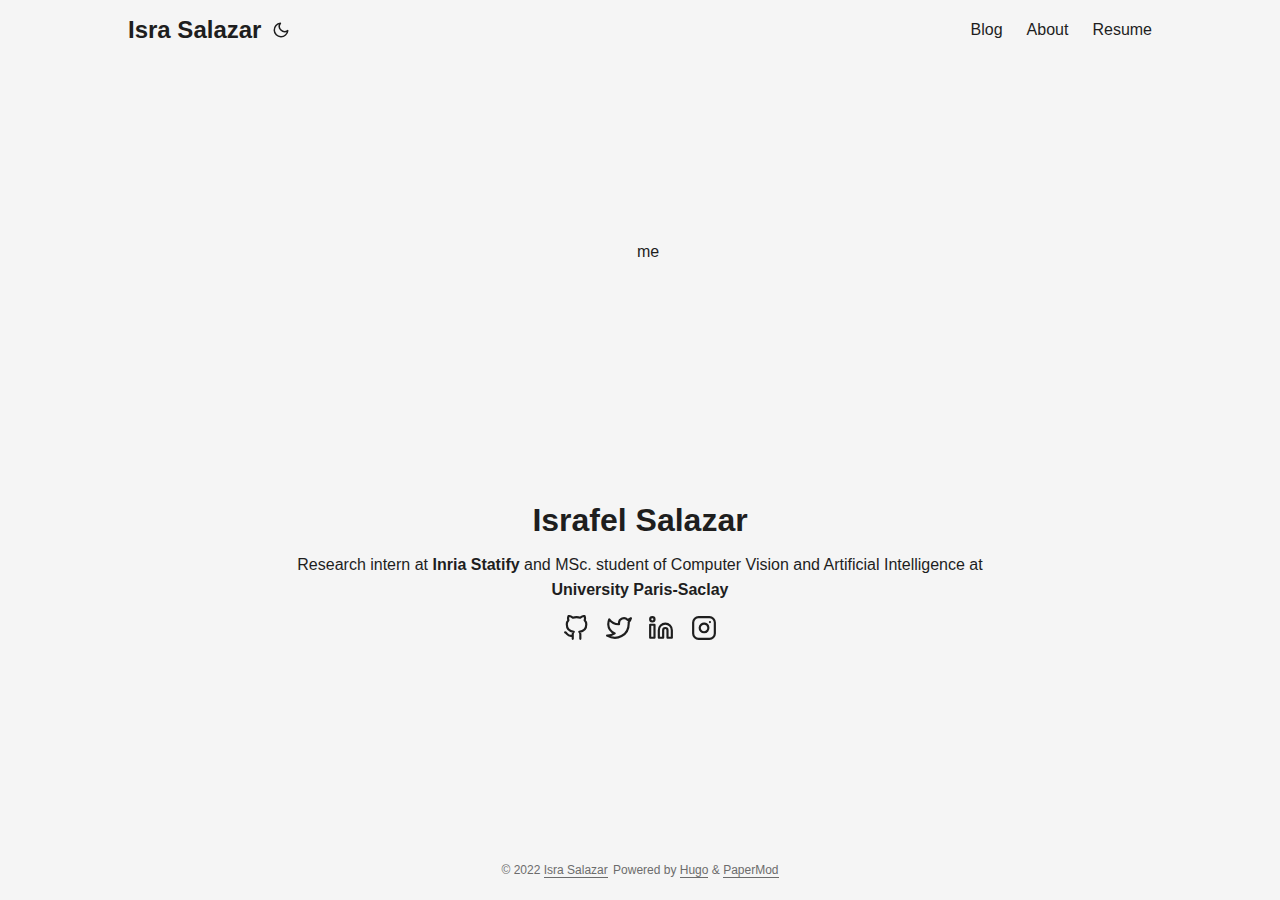
==== index.html @ f6f28c5f "first commit" ====
<!DOCTYPE html>
<html lang="en" dir="auto">

<head>
	<meta name="generator" content="Hugo 0.98.0" /><meta charset="utf-8">
<meta http-equiv="X-UA-Compatible" content="IE=edge">
<meta name="viewport" content="width=device-width, initial-scale=1, shrink-to-fit=no">
<meta name="robots" content="index, follow">
<title>Isra Salazar</title>

<meta name="description" content="">
<meta name="author" content="">
<link rel="canonical" href="http://example.org/">

<link crossorigin="anonymous" href="/assets/css/stylesheet.min.e454396db036d45b8edbeeaee2b49dbf5a5452bbed50fa8983a6d9e33c20afae.css" integrity="sha256-5FQ5bbA21FuO2&#43;6u4rSdv1pUUrvtUPqJg6bZ4zwgr64=" rel="preload stylesheet" as="style">
<link rel="icon" href="http://example.org/images/favicon.ico">
<link rel="icon" type="image/png" sizes="16x16" href="http://example.org/favicon-16x16.png">
<link rel="icon" type="image/png" sizes="32x32" href="http://example.org/favicon-32x32.png">
<link rel="apple-touch-icon" href="http://example.org/apple-touch-icon.png">
<link rel="mask-icon" href="http://example.org/safari-pinned-tab.svg">
<meta name="theme-color" content="#2e2e33">
<meta name="msapplication-TileColor" content="#2e2e33">
<link rel="alternate" type="application/rss+xml" href="http://example.org/index.xml">
<noscript>
    <style>
        #theme-toggle,
        .top-link {
            display: none;
        }

    </style>
    <style>
        @media (prefers-color-scheme: dark) {
            :root {
                --theme: rgb(29, 30, 32);
                --entry: rgb(46, 46, 51);
                --primary: rgb(218, 218, 219);
                --secondary: rgb(155, 156, 157);
                --tertiary: rgb(65, 66, 68);
                --content: rgb(196, 196, 197);
                --hljs-bg: rgb(46, 46, 51);
                --code-bg: rgb(55, 56, 62);
                --border: rgb(51, 51, 51);
            }

            .list {
                background: var(--theme);
            }

            .list:not(.dark)::-webkit-scrollbar-track {
                background: 0 0;
            }

            .list:not(.dark)::-webkit-scrollbar-thumb {
                border-color: var(--theme);
            }
        }

    </style>
</noscript><meta property="og:title" content="Isra Salazar" />
<meta property="og:description" content="" />
<meta property="og:type" content="website" />
<meta property="og:url" content="http://example.org/" />

<meta name="twitter:card" content="summary"/>
<meta name="twitter:title" content="Isra Salazar"/>
<meta name="twitter:description" content=""/>

<script type="application/ld+json">
{
  "@context": "https://schema.org",
  "@type": "Organization",
  "name": "Isra Salazar",
  "url": "http://example.org/",
  "description": "",
  "thumbnailUrl": "http://example.org/favicon.ico",
  "sameAs": [
      "https://github.com/israfelsr", "https://twitter.com/IsrafelSalazar", "https://linkedin.com/in/israfelsalazar", "https://instagram.com/israsalazar"
  ]
}
</script>
</head>

<body class="list" id="top">
<script>
    if (localStorage.getItem("pref-theme") === "dark") {
        document.body.classList.add('dark');
    } else if (localStorage.getItem("pref-theme") === "light") {
        document.body.classList.remove('dark')
    } else if (window.matchMedia('(prefers-color-scheme: dark)').matches) {
        document.body.classList.add('dark');
    }

</script>

<header class="header">
    <nav class="nav">
        <div class="logo">
            <a href="http://example.org/" accesskey="h" title="Isra Salazar (Alt + H)">Isra Salazar</a>
            <span class="logo-switches">
                <button id="theme-toggle" accesskey="t" title="(Alt + T)">
                    <svg id="moon" xmlns="http://www.w3.org/2000/svg" width="24" height="24" viewBox="0 0 24 24"
                        fill="none" stroke="currentColor" stroke-width="2" stroke-linecap="round"
                        stroke-linejoin="round">
                        <path d="M21 12.79A9 9 0 1 1 11.21 3 7 7 0 0 0 21 12.79z"></path>
                    </svg>
                    <svg id="sun" xmlns="http://www.w3.org/2000/svg" width="24" height="24" viewBox="0 0 24 24"
                        fill="none" stroke="currentColor" stroke-width="2" stroke-linecap="round"
                        stroke-linejoin="round">
                        <circle cx="12" cy="12" r="5"></circle>
                        <line x1="12" y1="1" x2="12" y2="3"></line>
                        <line x1="12" y1="21" x2="12" y2="23"></line>
                        <line x1="4.22" y1="4.22" x2="5.64" y2="5.64"></line>
                        <line x1="18.36" y1="18.36" x2="19.78" y2="19.78"></line>
                        <line x1="1" y1="12" x2="3" y2="12"></line>
                        <line x1="21" y1="12" x2="23" y2="12"></line>
                        <line x1="4.22" y1="19.78" x2="5.64" y2="18.36"></line>
                        <line x1="18.36" y1="5.64" x2="19.78" y2="4.22"></line>
                    </svg>
                </button>
            </span>
        </div>
        <ul id="menu">
            <li>
                <a href="http://example.org/blog/" title="Blog">
                    <span>Blog</span>
                </a>
            </li>
            <li>
                <a href="http://example.org/about/" title="About">
                    <span>About</span>
                </a>
            </li>
            <li>
                <a href="http://example.org/israfel_salazar_resume.pdf" title="Resume">
                    <span>Resume</span>
                </a>
            </li>
        </ul>
    </nav>
</header>
<main class="main"><div class="profile">
    <div class="profile_inner">
            <img src="http://example.org/images/me.jpg" alt="me"
                 height="250" width="250"/>
        <a href="/about/"><h1>Israfel Salazar</h1></a>
        <span>Research intern at <strong><a href="https://team.inria.fr/statify/">Inria Statify</a></strong> and MSc. student of Computer Vision and Artificial Intelligence at <strong><a href="https://www.universite-paris-saclay.fr/en">University Paris-Saclay</a></strong></span><div class="social-icons">
    <a href="https://github.com/israfelsr" target="_blank" rel="noopener noreferrer me" title="Github">
        <svg xmlns="http://www.w3.org/2000/svg" viewBox="0 0 24 24" fill="none" stroke="currentColor" stroke-width="2"
    stroke-linecap="round" stroke-linejoin="round">
    <path
        d="M9 19c-5 1.5-5-2.5-7-3m14 6v-3.87a3.37 3.37 0 0 0-.94-2.61c3.14-.35 6.44-1.54 6.44-7A5.44 5.44 0 0 0 20 4.77 5.07 5.07 0 0 0 19.91 1S18.73.65 16 2.48a13.38 13.38 0 0 0-7 0C6.27.65 5.09 1 5.09 1A5.07 5.07 0 0 0 5 4.77a5.44 5.44 0 0 0-1.5 3.78c0 5.42 3.3 6.61 6.44 7A3.37 3.37 0 0 0 9 18.13V22">
    </path>
</svg>
    </a>
    <a href="https://twitter.com/IsrafelSalazar" target="_blank" rel="noopener noreferrer me" title="Twitter">
        <svg xmlns="http://www.w3.org/2000/svg" viewBox="0 0 24 24" fill="none" stroke="currentColor" stroke-width="2"
    stroke-linecap="round" stroke-linejoin="round">
    <path
        d="M23 3a10.9 10.9 0 0 1-3.14 1.53 4.48 4.48 0 0 0-7.86 3v1A10.66 10.66 0 0 1 3 4s-4 9 5 13a11.64 11.64 0 0 1-7 2c9 5 20 0 20-11.5a4.5 4.5 0 0 0-.08-.83A7.72 7.72 0 0 0 23 3z">
    </path>
</svg>
    </a>
    <a href="https://linkedin.com/in/israfelsalazar" target="_blank" rel="noopener noreferrer me" title="Linkedin">
        <svg xmlns="http://www.w3.org/2000/svg" viewBox="0 0 24 24" fill="none" stroke="currentColor" stroke-width="2"
    stroke-linecap="round" stroke-linejoin="round">
    <path d="M16 8a6 6 0 0 1 6 6v7h-4v-7a2 2 0 0 0-2-2 2 2 0 0 0-2 2v7h-4v-7a6 6 0 0 1 6-6z"></path>
    <rect x="2" y="9" width="4" height="12"></rect>
    <circle cx="4" cy="4" r="2"></circle>
</svg>
    </a>
    <a href="https://instagram.com/israsalazar" target="_blank" rel="noopener noreferrer me" title="Instagram">
        <svg xmlns="http://www.w3.org/2000/svg" viewBox="0 0 24 24" fill="none" stroke="currentColor" stroke-width="2"
    stroke-linecap="round" stroke-linejoin="round">
    <rect x="2" y="2" width="20" height="20" rx="5" ry="5"></rect>
    <path d="M16 11.37A4 4 0 1 1 12.63 8 4 4 0 0 1 16 11.37z"></path>
    <line x1="17.5" y1="6.5" x2="17.5" y2="6.5"></line>
</svg>
    </a>
</div>

    </div>
</div>
    </main>
    
<footer class="footer">
    <span>&copy; 2022 <a href="http://example.org/">Isra Salazar</a></span>
    <span>
        Powered by
        <a href="https://gohugo.io/" rel="noopener noreferrer" target="_blank">Hugo</a> &
        <a href="https://git.io/hugopapermod" rel="noopener" target="_blank">PaperMod</a>
    </span>
</footer>
<a href="#top" aria-label="go to top" title="Go to Top (Alt + G)" class="top-link" id="top-link" accesskey="g">
    <svg xmlns="http://www.w3.org/2000/svg" viewBox="0 0 12 6" fill="currentColor">
        <path d="M12 6H0l6-6z" />
    </svg>
</a>

<script>
    let menu = document.getElementById('menu')
    if (menu) {
        menu.scrollLeft = localStorage.getItem("menu-scroll-position");
        menu.onscroll = function () {
            localStorage.setItem("menu-scroll-position", menu.scrollLeft);
        }
    }

    document.querySelectorAll('a[href^="#"]').forEach(anchor => {
        anchor.addEventListener("click", function (e) {
            e.preventDefault();
            var id = this.getAttribute("href").substr(1);
            if (!window.matchMedia('(prefers-reduced-motion: reduce)').matches) {
                document.querySelector(`[id='${decodeURIComponent(id)}']`).scrollIntoView({
                    behavior: "smooth"
                });
            } else {
                document.querySelector(`[id='${decodeURIComponent(id)}']`).scrollIntoView();
            }
            if (id === "top") {
                history.replaceState(null, null, " ");
            } else {
                history.pushState(null, null, `#${id}`);
            }
        });
    });

</script>
<script>
    var mybutton = document.getElementById("top-link");
    window.onscroll = function () {
        if (document.body.scrollTop > 800 || document.documentElement.scrollTop > 800) {
            mybutton.style.visibility = "visible";
            mybutton.style.opacity = "1";
        } else {
            mybutton.style.visibility = "hidden";
            mybutton.style.opacity = "0";
        }
    };

</script>
<script>
    document.getElementById("theme-toggle").addEventListener("click", () => {
        if (document.body.className.includes("dark")) {
            document.body.classList.remove('dark');
            localStorage.setItem("pref-theme", 'light');
        } else {
            document.body.classList.add('dark');
            localStorage.setItem("pref-theme", 'dark');
        }
    })

</script>
</body>

</html>
---- assets/css/stylesheet.min.e454396db036d45b8edbeeaee2b49dbf5a5452bbed50fa8983a6d9e33c20afae.css ----
:root{--gap:24px;--content-gap:20px;--nav-width:1024px;--main-width:720px;--header-height:60px;--footer-height:60px;--radius:8px;--theme:rgb(255, 255, 255);--entry:rgb(255, 255, 255);--primary:rgb(30, 30, 30);--secondary:rgb(108, 108, 108);--tertiary:rgb(214, 214, 214);--content:rgb(31, 31, 31);--hljs-bg:rgb(28, 29, 33);--code-bg:rgb(245, 245, 245);--border:rgb(238, 238, 238)}.dark{--theme:rgb(29, 30, 32);--entry:rgb(46, 46, 51);--primary:rgb(218, 218, 219);--secondary:rgb(155, 156, 157);--tertiary:rgb(65, 66, 68);--content:rgb(196, 196, 197);--hljs-bg:rgb(46, 46, 51);--code-bg:rgb(55, 56, 62);--border:rgb(51, 51, 51)}.list{background:var(--code-bg)}.dark.list{background:var(--theme)}*,::after,::before{box-sizing:border-box}html{-webkit-tap-highlight-color:transparent;overflow-y:scroll}a,button,body,h1,h2,h3,h4,h5,h6{color:var(--primary)}body{font-family:-apple-system,BlinkMacSystemFont,segoe ui,Roboto,Oxygen,Ubuntu,Cantarell,open sans,helvetica neue,sans-serif;font-size:1rem;line-height:1.6;word-break:break-word;background:var(--theme)}article,aside,figcaption,figure,footer,header,hgroup,main,nav,section,table{display:block}h1,h2,h3,h4,h5,h6{line-height:1.2}h1,h2,h3,h4,h5,h6,p{margin-top:0;margin-bottom:0}ul{padding:0}a{text-decoration:none}body,figure,ul{margin:0}table{width:100%;border-collapse:collapse;border-spacing:0;overflow-x:auto;word-break:keep-all}button,input,textarea{padding:0;font:inherit;background:0 0;border:0}input,textarea{outline:0}button,input[type=button],input[type=submit]{cursor:pointer}input:-webkit-autofill,textarea:-webkit-autofill{box-shadow:0 0 0 50px var(--theme)inset}img{display:block;max-width:100%}::-webkit-scrollbar-track{background:0 0}.list:not(.dark)::-webkit-scrollbar-track{background:var(--code-bg)}::-webkit-scrollbar-thumb{background:var(--tertiary);border:5px solid var(--theme);border-radius:var(--radius)}.list:not(.dark)::-webkit-scrollbar-thumb{border:5px solid var(--code-bg)}::-webkit-scrollbar-thumb:hover{background:var(--secondary)}.not-found{position:absolute;left:0;right:0;display:flex;align-items:center;justify-content:center;height:80%;font-size:160px;font-weight:700}.archive-posts{width:100%;font-size:16px}.archive-year{margin-top:40px}.archive-year:not(:last-of-type){border-bottom:2px solid var(--border)}.archive-month{display:flex;align-items:flex-start;padding:10px 0}.archive-month-header{margin:25px 0;width:200px}.archive-month:not(:last-of-type){border-bottom:1px solid var(--border)}.archive-entry{position:relative;padding:5px;margin:10px 0}.archive-entry-title{margin:5px 0;font-weight:400}.archive-count,.archive-meta{color:var(--secondary);font-size:14px}.footer,.top-link{font-size:12px;color:var(--secondary)}.footer{max-width:calc(var(--main-width) + var(--gap) * 2);margin:auto;padding:calc((var(--footer-height) - var(--gap))/2)var(--gap);text-align:center;line-height:24px}.footer span{margin-inline-start:1px;margin-inline-end:1px}.footer span:last-child{white-space:nowrap}.footer a{color:inherit;border-bottom:1px solid var(--secondary)}.footer a:hover{border-bottom:1px solid var(--primary)}.top-link{visibility:hidden;position:fixed;bottom:60px;right:30px;z-index:99;background:var(--tertiary);width:42px;height:42px;padding:12px;border-radius:64px;transition:visibility .5s,opacity .8s linear}.top-link,.top-link svg{filter:drop-shadow(0 0 0 var(--theme))}.footer a:hover,.top-link:hover{color:var(--primary)}.top-link:focus,#theme-toggle:focus{outline:0}.nav{display:flex;flex-wrap:wrap;justify-content:space-between;max-width:calc(var(--nav-width) + var(--gap) * 2);margin-inline-start:auto;margin-inline-end:auto;line-height:var(--header-height)}.nav a{display:block}.logo,#menu{display:flex;margin:auto var(--gap)}.logo{flex-wrap:inherit}.logo a{font-size:24px;font-weight:700}.logo a img{display:inline;vertical-align:middle;pointer-events:none;transform:translate(0,-10%);border-radius:6px;margin-inline-end:8px}#theme-toggle svg{height:18px}button#theme-toggle{font-size:26px;margin:auto 4px}body.dark #moon{vertical-align:middle;display:none}body:not(.dark) #sun{display:none}#menu{list-style:none;word-break:keep-all;overflow-x:auto;white-space:nowrap}#menu li+li{margin-inline-start:var(--gap)}#menu a{font-size:16px}#menu .active{font-weight:500;border-bottom:2px solid}.lang-switch li,.lang-switch ul,.logo-switches{display:inline-flex;margin:auto 4px}.lang-switch{display:flex;flex-wrap:inherit}.lang-switch a{margin:auto 3px;font-size:16px;font-weight:500}.logo-switches{flex-wrap:inherit}.main{position:relative;min-height:calc(100vh - var(--header-height) - var(--footer-height));max-width:calc(var(--main-width) + var(--gap) * 2);margin:auto;padding:var(--gap)}.page-header h1{font-size:40px}.pagination{display:flex}.pagination a{color:var(--theme);font-size:13px;line-height:36px;background:var(--primary);border-radius:calc(36px/2);padding:0 16px}.pagination .next{margin-inline-start:auto}.social-icons{padding:12px 0}.social-icons a:not(:last-of-type){margin-inline-end:12px}.social-icons a svg{height:26px;width:26px}code{direction:ltr}div.highlight,pre{position:relative}.copy-code{display:none;position:absolute;top:4px;right:4px;color:rgba(255,255,255,.8);background:rgba(78,78,78,.8);border-radius:var(--radius);padding:0 5px;font-size:14px;user-select:none}div.highlight:hover .copy-code,pre:hover .copy-code{display:block}.first-entry{position:relative;display:flex;flex-direction:column;justify-content:center;min-height:320px;margin:var(--gap)0 calc(var(--gap) * 2)}.first-entry .entry-header{overflow:hidden;display:-webkit-box;-webkit-box-orient:vertical;-webkit-line-clamp:3}.first-entry .entry-header h1{font-size:34px;line-height:1.3}.first-entry .entry-content{margin:14px 0;font-size:16px;-webkit-line-clamp:3}.first-entry .entry-footer{font-size:14px}.home-info .entry-content{-webkit-line-clamp:unset}.post-entry{position:relative;margin-bottom:var(--gap);padding:var(--gap);background:var(--entry);border-radius:var(--radius);transition:transform .1s;border:1px solid var(--border)}.post-entry:active{transform:scale(.96)}.tag-entry .entry-cover{display:none}.entry-header h2{font-size:24px;line-height:1.3}.entry-content{margin:8px 0;color:var(--secondary);font-size:14px;line-height:1.6;overflow:hidden;display:-webkit-box;-webkit-box-orient:vertical;-webkit-line-clamp:2}.entry-footer{color:var(--secondary);font-size:13px}.entry-link{position:absolute;left:0;right:0;top:0;bottom:0}.entry-cover,.entry-isdraft{font-size:14px;color:var(--secondary)}.entry-cover{margin-bottom:var(--gap);text-align:center}.entry-cover img{border-radius:var(--radius);pointer-events:none;width:100%;height:auto}.entry-cover a{color:var(--secondary);box-shadow:0 1px 0 var(--primary)}.page-header,.post-header{margin:24px auto var(--content-gap)}.post-title{margin-bottom:2px;font-size:40px}.post-description{margin-top:10px;margin-bottom:5px}.post-meta,.breadcrumbs{color:var(--secondary);font-size:14px;display:flex;flex-wrap:wrap}.post-meta .i18n_list li{display:inline-flex;list-style:none;margin:auto 3px;box-shadow:0 1px 0 var(--secondary)}.breadcrumbs a{font-size:16px}.post-content{color:var(--content)}.post-content h3,.post-content h4,.post-content h5,.post-content h6{margin:24px 0 16px}.post-content h1{margin:40px auto 32px;font-size:40px}.post-content h2{margin:32px auto 24px;font-size:32px}.post-content h3{font-size:24px}.post-content h4{font-size:16px}.post-content h5{font-size:14px}.post-content h6{font-size:12px}.post-content a,.toc a:hover{box-shadow:0 1px}.post-content a code{margin:auto 0;border-radius:0;box-shadow:0 -1px 0 var(--primary)inset}.post-content del{text-decoration:none;background:linear-gradient(to right,var(--primary) 100%,transparent 0)0/1px 1px repeat-x}.post-content dl,.post-content ol,.post-content p,.post-content figure,.post-content ul{margin-bottom:var(--content-gap)}.post-content ol,.post-content ul{padding-inline-start:20px}.post-content li{margin-top:5px}.post-content li p{margin-bottom:0}.post-content dl{display:flex;flex-wrap:wrap;margin:0}.post-content dt{width:25%;font-weight:700}.post-content dd{width:75%;margin-inline-start:0;padding-inline-start:10px}.post-content dd~dd,.post-content dt~dt{margin-top:10px}.post-content table{margin-bottom:32px}.post-content table th,.post-content table:not(.highlighttable,.highlight table,.gist .highlight) td{min-width:80px;padding:12px 8px;line-height:1.5;border-bottom:1px solid var(--border)}.post-content table th{font-size:14px;text-align:start}.post-content table:not(.highlighttable) td code:only-child{margin:auto 0}.post-content .highlight table{border-radius:var(--radius)}.post-content .highlight:not(table){margin:10px auto;background:var(--hljs-bg)!important;border-radius:var(--radius);direction:ltr}.post-content li>.highlight{margin-inline-end:0}.post-content ul pre{margin-inline-start:calc(var(--gap) * -2)}.post-content .highlight pre{margin:0}.post-content .highlighttable{table-layout:fixed}.post-content .highlighttable td:first-child{width:40px}.post-content .highlighttable td .linenodiv{padding-inline-end:0!important}.post-content .highlighttable td .highlight,.post-content .highlighttable td .linenodiv pre{margin-bottom:0}.post-content .highlighttable td .highlight pre code::-webkit-scrollbar{display:none}.post-content code{margin:auto 4px;padding:4px 6px;font-size:.78em;line-height:1.5;background:var(--code-bg);border-radius:2px}.post-content pre code{display:block;margin:auto 0;padding:10px;color:#d5d5d6;background:var(--hljs-bg)!important;border-radius:var(--radius);overflow-x:auto;word-break:break-all}.post-content blockquote{margin:20px 0;padding:0 14px;border-inline-start:3px solid var(--primary)}.post-content hr{margin:30px 0;height:2px;background:var(--tertiary);border:0}.post-content iframe{max-width:100%}.post-content img{border-radius:4px;margin:1rem 0}.post-content img[src*="#center"]{margin:1rem auto}.post-content figure.align-center{text-align:center}.post-content figure>figcaption{color:var(--primary);font-size:16px;font-weight:700;margin:8px 0 16px}.post-content figure>figcaption>p{color:var(--secondary);font-size:14px;font-weight:400}.toc{margin:0 2px 40px;border:1px solid var(--border);background:var(--code-bg);border-radius:var(--radius);padding:.4em}.dark .toc{background:var(--entry)}.toc details summary{cursor:zoom-in;margin-inline-start:20px}.toc details[open] summary{cursor:zoom-out}.toc .details{display:inline;font-weight:500}.toc .inner{margin:0 20px;padding:10px 20px}.toc li ul{margin-inline-start:var(--gap)}.toc summary:focus{outline:0}.post-footer{margin-top:56px}.post-tags li{display:inline-block;margin-inline-end:3px;margin-bottom:5px}.post-tags a,.share-buttons,.paginav{border-radius:var(--radius);background:var(--code-bg);border:1px solid var(--border)}.post-tags a{display:block;padding-inline-start:14px;padding-inline-end:14px;color:var(--secondary);font-size:14px;line-height:34px;background:var(--code-bg)}.post-tags a:hover,.paginav a:hover{background:var(--border)}.share-buttons{margin:14px 0;padding-inline-start:var(--radius);display:flex;justify-content:center;overflow-x:auto}.share-buttons a{margin-top:10px}.share-buttons a:not(:last-of-type){margin-inline-end:12px}.share-buttons a svg{height:30px;width:30px;fill:currentColor;transition:transform .1s}.share-buttons svg:active{transform:scale(.96)}h1:hover .anchor,h2:hover .anchor,h3:hover .anchor,h4:hover .anchor,h5:hover .anchor,h6:hover .anchor{display:inline-flex;color:var(--secondary);margin-inline-start:8px;font-weight:500;user-select:none}.post-content :not(table) ::-webkit-scrollbar-thumb{border:2px solid var(--hljs-bg);background:#717175}.post-content :not(table) ::-webkit-scrollbar-thumb:hover{background:#a3a3a5}.gist table::-webkit-scrollbar-thumb{border:2px solid #fff;background:#adadad}.gist table::-webkit-scrollbar-thumb:hover{background:#707070}.post-content table::-webkit-scrollbar-thumb{border-width:2px}.paginav{margin:10px 0;display:flex;line-height:30px;border-radius:var(--radius)}.paginav a{padding-inline-start:14px;padding-inline-end:14px;border-radius:var(--radius)}.paginav .title{letter-spacing:1px;text-transform:uppercase;font-size:small;color:var(--secondary)}.paginav .prev,.paginav .next{width:50%}.paginav span:hover:not(.title){box-shadow:0 1px}.paginav .next{margin-inline-start:auto;text-align:right}[dir=rtl] .paginav .next{text-align:left}h1>a>svg{display:inline}.buttons,.main .profile{display:flex;justify-content:center}.main .profile{align-items:center;min-height:calc(100vh - var(--header-height) - var(--footer-height) - (var(--gap) * 2));text-align:center}.profile .profile_inner h1{padding:12px 0}.profile img{display:inline-table;border-radius:50%;pointer-events:none}.buttons{flex-wrap:wrap;max-width:400px;margin:0 auto}.button{background:var(--tertiary);border-radius:var(--radius);margin:8px;padding:6px;transition:transform .1s}.button-inner{padding:0 8px}.button:active{transform:scale(.96)}#searchbox input{padding:4px 10px;width:100%;color:var(--primary);font-weight:700;border:2px solid var(--tertiary);border-radius:var(--radius)}#searchbox input:focus{border-color:var(--secondary)}#searchResults li{list-style:none;border-radius:var(--radius);padding:10px;margin:10px 0;position:relative;font-weight:500}#searchResults{margin:10px 0;width:100%}#searchResults li:active{transition:transform .1s;transform:scale(.98)}#searchResults a{position:absolute;width:100%;height:100%;top:0;left:0;outline:none}#searchResults .focus{transform:scale(.98);border:2px solid var(--tertiary)}.terms-tags li{display:inline-block;margin:10px;font-weight:500}.terms-tags a{display:block;padding:3px 10px;background:var(--tertiary);border-radius:6px;transition:transform .1s}.terms-tags a:active{background:var(--tertiary);transform:scale(.96)}.hljs-comment,.hljs-quote{color:#b6b18b}.hljs-deletion,.hljs-name,.hljs-regexp,.hljs-selector-class,.hljs-selector-id,.hljs-tag,.hljs-template-variable,.hljs-variable{color:#eb3c54}.hljs-built_in,.hljs-builtin-name,.hljs-link,.hljs-literal,.hljs-meta,.hljs-number,.hljs-params,.hljs-type{color:#e7ce56}.hljs-attribute{color:#ee7c2b}.hljs-addition,.hljs-bullet,.hljs-string,.hljs-symbol{color:#4fb4d7}.hljs-section,.hljs-title{color:#78bb65}.hljs-keyword,.hljs-selector-tag{color:#b45ea4}.hljs{display:block;overflow-x:auto;background:#1c1d21;color:#c0c5ce;padding:.5em}.hljs-emphasis{font-style:italic}.hljs-strong{font-weight:700}@media screen and (max-width:768px){:root{--gap:14px}.profile img{transform:scale(.85)}.first-entry{min-height:260px}.archive-month{flex-direction:column}.archive-year{margin-top:20px}.footer{padding:calc((var(--footer-height) - var(--gap) - 10px)/2)var(--gap)}}@media screen and (min-width:768px){::-webkit-scrollbar{width:19px;height:11px}}@media screen and (max-width:900px){.list .top-link{transform:translateY(-5rem)}}@media(prefers-reduced-motion){.terms-tags a:active,.button:active,.share-buttons svg:active,.post-entry:active,.top-link,#searchResults .focus,#searchResults li:active{transform:none}}
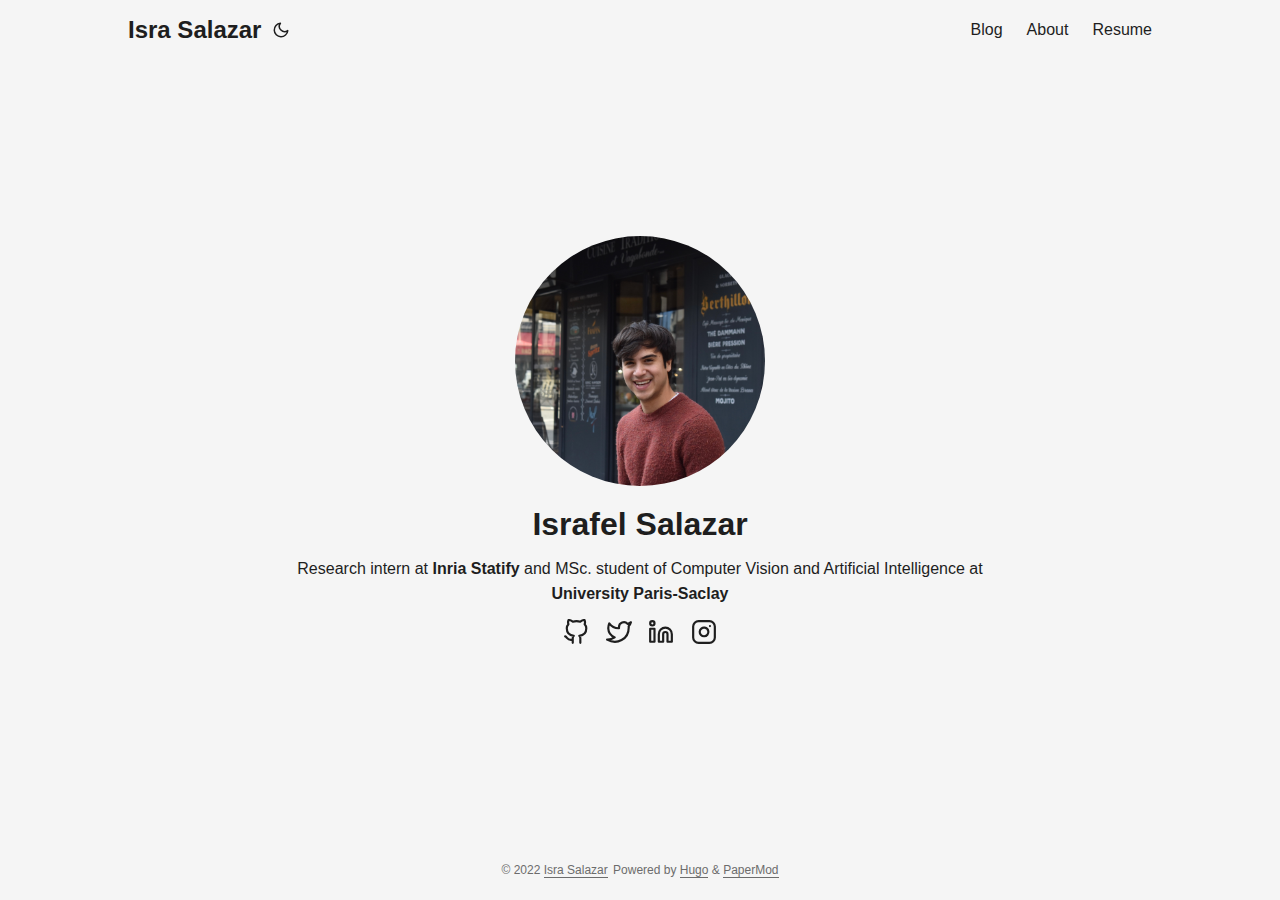
==== commit 013998ee: "fixed: added the root of the github page" ====
--- a/index.html
+++ b/index.html
@@ -10,17 +10,17 @@
 
 <meta name="description" content="">
 <meta name="author" content="">
-<link rel="canonical" href="http://example.org/">
+<link rel="canonical" href="https://israfelsr.github.io/">
 
 <link crossorigin="anonymous" href="/assets/css/stylesheet.min.e454396db036d45b8edbeeaee2b49dbf5a5452bbed50fa8983a6d9e33c20afae.css" integrity="sha256-5FQ5bbA21FuO2&#43;6u4rSdv1pUUrvtUPqJg6bZ4zwgr64=" rel="preload stylesheet" as="style">
-<link rel="icon" href="http://example.org/images/favicon.ico">
-<link rel="icon" type="image/png" sizes="16x16" href="http://example.org/favicon-16x16.png">
-<link rel="icon" type="image/png" sizes="32x32" href="http://example.org/favicon-32x32.png">
-<link rel="apple-touch-icon" href="http://example.org/apple-touch-icon.png">
-<link rel="mask-icon" href="http://example.org/safari-pinned-tab.svg">
+<link rel="icon" href="https://israfelsr.github.io/images/favicon.ico">
+<link rel="icon" type="image/png" sizes="16x16" href="https://israfelsr.github.io/favicon-16x16.png">
+<link rel="icon" type="image/png" sizes="32x32" href="https://israfelsr.github.io/favicon-32x32.png">
+<link rel="apple-touch-icon" href="https://israfelsr.github.io/apple-touch-icon.png">
+<link rel="mask-icon" href="https://israfelsr.github.io/safari-pinned-tab.svg">
 <meta name="theme-color" content="#2e2e33">
 <meta name="msapplication-TileColor" content="#2e2e33">
-<link rel="alternate" type="application/rss+xml" href="http://example.org/index.xml">
+<link rel="alternate" type="application/rss+xml" href="https://israfelsr.github.io/index.xml">
 <noscript>
     <style>
         #theme-toggle,
@@ -60,7 +60,7 @@
 </noscript><meta property="og:title" content="Isra Salazar" />
 <meta property="og:description" content="" />
 <meta property="og:type" content="website" />
-<meta property="og:url" content="http://example.org/" />
+<meta property="og:url" content="https://israfelsr.github.io/" />
 
 <meta name="twitter:card" content="summary"/>
 <meta name="twitter:title" content="Isra Salazar"/>
@@ -71,9 +71,9 @@
   "@context": "https://schema.org",
   "@type": "Organization",
   "name": "Isra Salazar",
-  "url": "http://example.org/",
+  "url": "https://israfelsr.github.io/",
   "description": "",
-  "thumbnailUrl": "http://example.org/favicon.ico",
+  "thumbnailUrl": "https://israfelsr.github.io/favicon.ico",
   "sameAs": [
       "https://github.com/israfelsr", "https://twitter.com/IsrafelSalazar", "https://linkedin.com/in/israfelsalazar", "https://instagram.com/israsalazar"
   ]
@@ -96,7 +96,7 @@
 <header class="header">
     <nav class="nav">
         <div class="logo">
-            <a href="http://example.org/" accesskey="h" title="Isra Salazar (Alt + H)">Isra Salazar</a>
+            <a href="https://israfelsr.github.io/" accesskey="h" title="Isra Salazar (Alt + H)">Isra Salazar</a>
             <span class="logo-switches">
                 <button id="theme-toggle" accesskey="t" title="(Alt + T)">
                     <svg id="moon" xmlns="http://www.w3.org/2000/svg" width="24" height="24" viewBox="0 0 24 24"
@@ -122,17 +122,17 @@
         </div>
         <ul id="menu">
             <li>
-                <a href="http://example.org/blog/" title="Blog">
+                <a href="https://israfelsr.github.io/blog/" title="Blog">
                     <span>Blog</span>
                 </a>
             </li>
             <li>
-                <a href="http://example.org/about/" title="About">
+                <a href="https://israfelsr.github.io/about/" title="About">
                     <span>About</span>
                 </a>
             </li>
             <li>
-                <a href="http://example.org/israfel_salazar_resume.pdf" title="Resume">
+                <a href="https://israfelsr.github.io/israfel_salazar_resume.pdf" title="Resume">
                     <span>Resume</span>
                 </a>
             </li>
@@ -141,7 +141,7 @@
 </header>
 <main class="main"><div class="profile">
     <div class="profile_inner">
-            <img src="http://example.org/images/me.jpg" alt="me"
+            <img src="https://israfelsr.github.io/images/me.jpg" alt="me"
                  height="250" width="250"/>
         <a href="/about/"><h1>Israfel Salazar</h1></a>
         <span>Research intern at <strong><a href="https://team.inria.fr/statify/">Inria Statify</a></strong> and MSc. student of Computer Vision and Artificial Intelligence at <strong><a href="https://www.universite-paris-saclay.fr/en">University Paris-Saclay</a></strong></span><div class="social-icons">
@@ -184,7 +184,7 @@
     </main>
     
 <footer class="footer">
-    <span>&copy; 2022 <a href="http://example.org/">Isra Salazar</a></span>
+    <span>&copy; 2022 <a href="https://israfelsr.github.io/">Isra Salazar</a></span>
     <span>
         Powered by
         <a href="https://gohugo.io/" rel="noopener noreferrer" target="_blank">Hugo</a> &
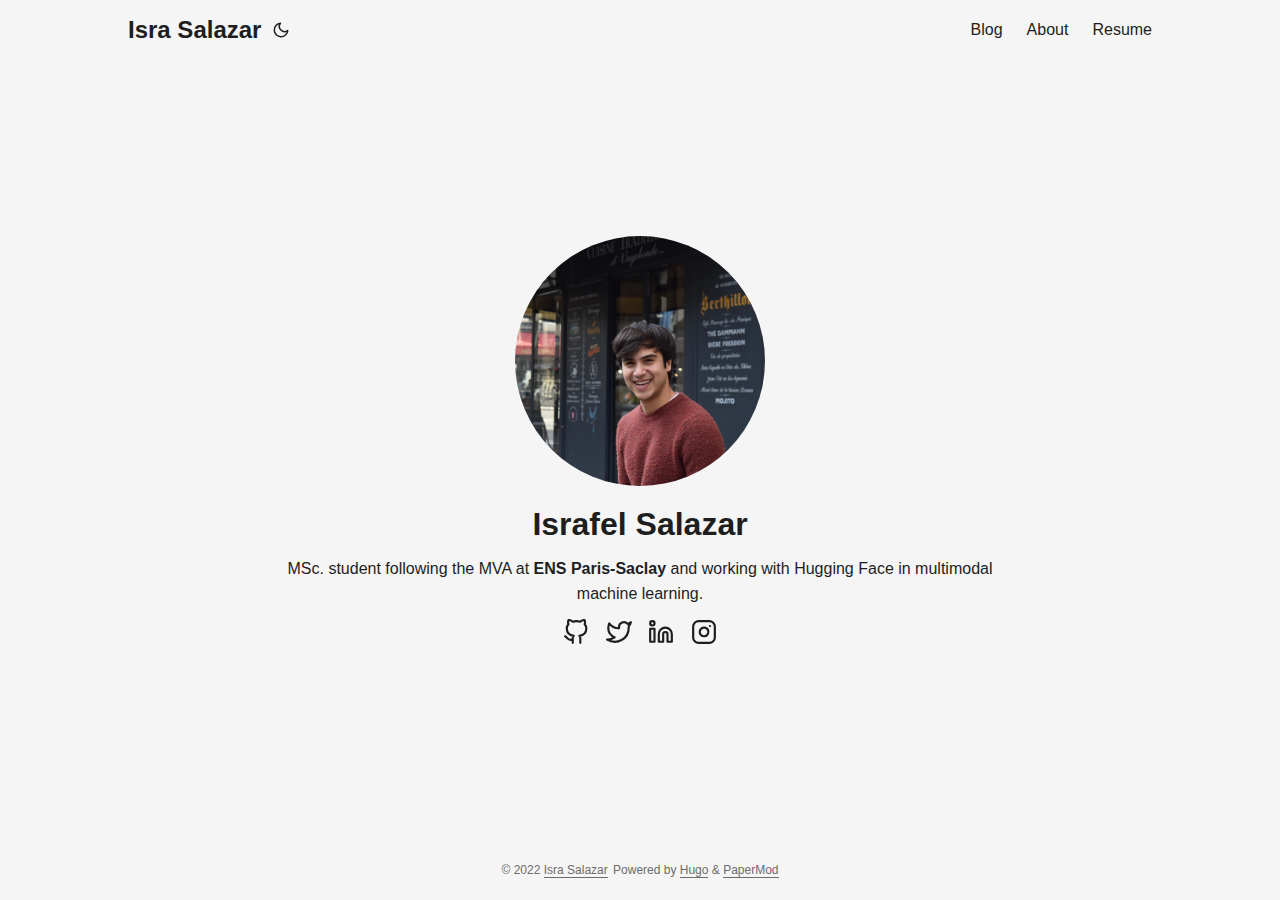
==== commit 2b508c96: "updated webpage" ====
--- a/index.html
+++ b/index.html
@@ -2,7 +2,7 @@
 <html lang="en" dir="auto">
 
 <head>
-	<meta name="generator" content="Hugo 0.98.0" /><meta charset="utf-8">
+	<meta name="generator" content="Hugo 0.104.3" /><meta charset="utf-8">
 <meta http-equiv="X-UA-Compatible" content="IE=edge">
 <meta name="viewport" content="width=device-width, initial-scale=1, shrink-to-fit=no">
 <meta name="robots" content="index, follow">
@@ -144,7 +144,7 @@
             <img src="https://israfelsr.github.io/images/me.jpg" alt="me"
                  height="250" width="250"/>
         <a href="/about/"><h1>Israfel Salazar</h1></a>
-        <span>Research intern at <strong><a href="https://team.inria.fr/statify/">Inria Statify</a></strong> and MSc. student of Computer Vision and Artificial Intelligence at <strong><a href="https://www.universite-paris-saclay.fr/en">University Paris-Saclay</a></strong></span><div class="social-icons">
+        <span>MSc. student following the <a href="http://math.ens-paris-saclay.fr/version-francaise/formations/master-mva/">MVA</a> at <strong><a href="https://ens-paris-saclay.fr/">ENS Paris-Saclay</a></strong> and working with Hugging Face in multimodal machine learning.</span><div class="social-icons">
     <a href="https://github.com/israfelsr" target="_blank" rel="noopener noreferrer me" title="Github">
         <svg xmlns="http://www.w3.org/2000/svg" viewBox="0 0 24 24" fill="none" stroke="currentColor" stroke-width="2"
     stroke-linecap="round" stroke-linejoin="round">
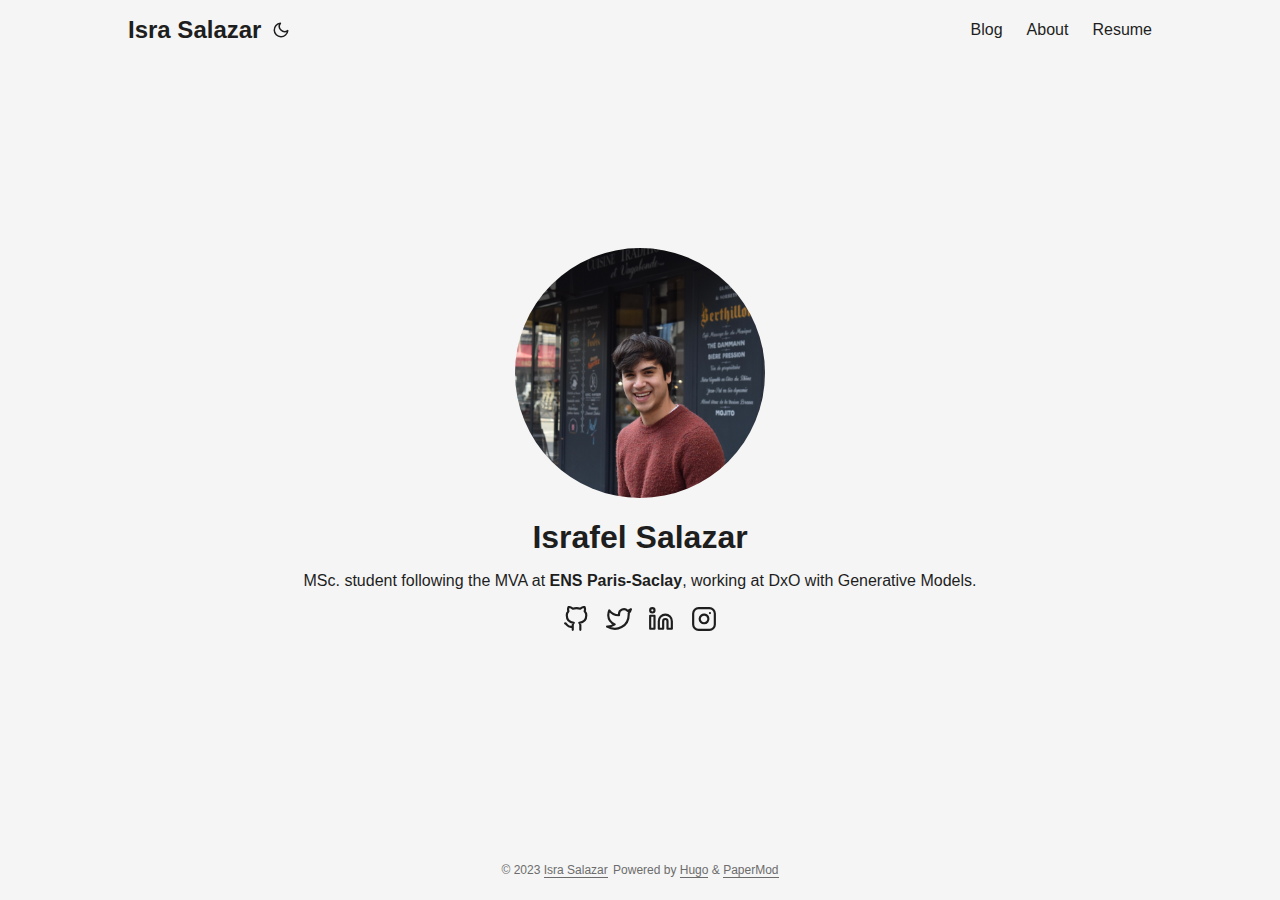
==== commit a8aa75a6: "adding some small stuff" ====
--- a/index.html
+++ b/index.html
@@ -144,7 +144,7 @@
             <img src="https://israfelsr.github.io/images/me.jpg" alt="me"
                  height="250" width="250"/>
         <a href="/about/"><h1>Israfel Salazar</h1></a>
-        <span>MSc. student following the <a href="http://math.ens-paris-saclay.fr/version-francaise/formations/master-mva/">MVA</a> at <strong><a href="https://ens-paris-saclay.fr/">ENS Paris-Saclay</a></strong> and working with Hugging Face in multimodal machine learning.</span><div class="social-icons">
+        <span>MSc. student following the <a href="http://math.ens-paris-saclay.fr/version-francaise/formations/master-mva/">MVA</a> at <strong><a href="https://ens-paris-saclay.fr/">ENS Paris-Saclay</a></strong>, working at DxO with Generative Models.</span><div class="social-icons">
     <a href="https://github.com/israfelsr" target="_blank" rel="noopener noreferrer me" title="Github">
         <svg xmlns="http://www.w3.org/2000/svg" viewBox="0 0 24 24" fill="none" stroke="currentColor" stroke-width="2"
     stroke-linecap="round" stroke-linejoin="round">
@@ -184,7 +184,7 @@
     </main>
     
 <footer class="footer">
-    <span>&copy; 2022 <a href="https://israfelsr.github.io/">Isra Salazar</a></span>
+    <span>&copy; 2023 <a href="https://israfelsr.github.io/">Isra Salazar</a></span>
     <span>
         Powered by
         <a href="https://gohugo.io/" rel="noopener noreferrer" target="_blank">Hugo</a> &
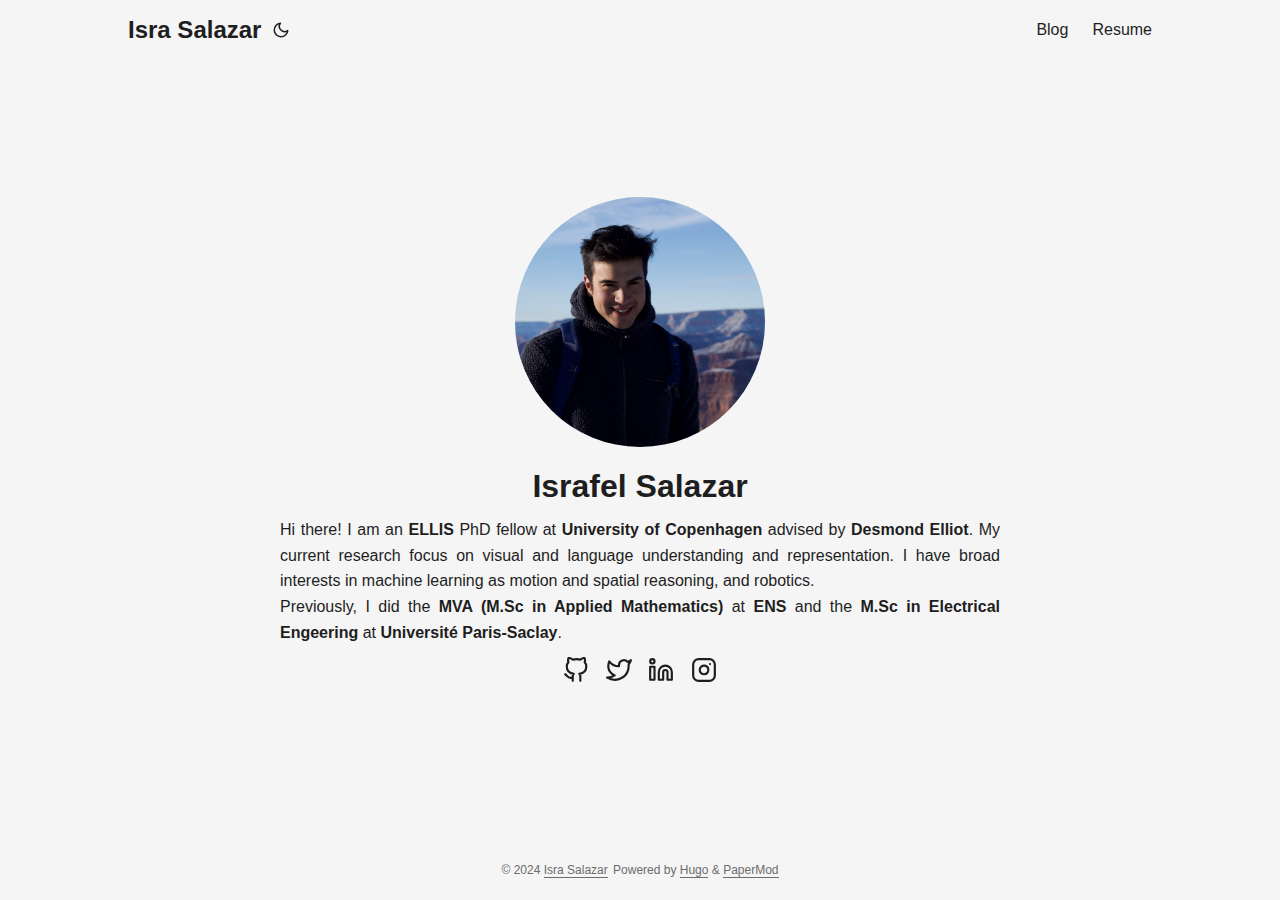
==== commit a90b686d: "page updated" ====
--- a/index.html
+++ b/index.html
@@ -127,11 +127,6 @@
                 </a>
             </li>
             <li>
-                <a href="https://israfelsr.github.io/about/" title="About">
-                    <span>About</span>
-                </a>
-            </li>
-            <li>
                 <a href="https://israfelsr.github.io/israfel_salazar_resume.pdf" title="Resume">
                     <span>Resume</span>
                 </a>
@@ -141,10 +136,14 @@
 </header>
 <main class="main"><div class="profile">
     <div class="profile_inner">
-            <img src="https://israfelsr.github.io/images/me.jpg" alt="me"
+            <img src="https://israfelsr.github.io/images/meagain.jpg" alt="me"
                  height="250" width="250"/>
         <a href="/about/"><h1>Israfel Salazar</h1></a>
-        <span>MSc. student following the <a href="http://math.ens-paris-saclay.fr/version-francaise/formations/master-mva/">MVA</a> at <strong><a href="https://ens-paris-saclay.fr/">ENS Paris-Saclay</a></strong>, working at DxO with Generative Models.</span><div class="social-icons">
+        <span style="text-align:justify"><p>Hi there! I am an <strong><a href="https://ellis.eu">ELLIS</a></strong> PhD fellow at <strong><a href="https://www.ku.dk/english/">University of Copenhagen</a></strong> advised by <strong><a href="https://elliottd.github.io/index.html">Desmond Elliot</a></strong>. My current research focus on visual and language understanding and representation.
+I have broad interests in machine learning as motion and spatial reasoning, and robotics.</p>
+<p>Previously, I did the <strong><a href="http://math.ens-paris-saclay.fr/version-francaise/formations/master-mva/">MVA (M.Sc in Applied Mathematics)</a></strong>
+at <strong><a href="https://ens-paris-saclay.fr/">ENS</a></strong> and the <strong><a href="https://www.universite-paris-saclay.fr/en/education/master/electrical-engineering/m2-mechatronics-machine-vision-and-artificial-intelligence">M.Sc in Electrical Engeering</a></strong> at <strong><a href="https://www.universite-paris-saclay.fr/en">Université Paris-Saclay</a></strong>.</p>
+</span><div class="social-icons">
     <a href="https://github.com/israfelsr" target="_blank" rel="noopener noreferrer me" title="Github">
         <svg xmlns="http://www.w3.org/2000/svg" viewBox="0 0 24 24" fill="none" stroke="currentColor" stroke-width="2"
     stroke-linecap="round" stroke-linejoin="round">
@@ -184,7 +183,7 @@
     </main>
     
 <footer class="footer">
-    <span>&copy; 2023 <a href="https://israfelsr.github.io/">Isra Salazar</a></span>
+    <span>&copy; 2024 <a href="https://israfelsr.github.io/">Isra Salazar</a></span>
     <span>
         Powered by
         <a href="https://gohugo.io/" rel="noopener noreferrer" target="_blank">Hugo</a> &
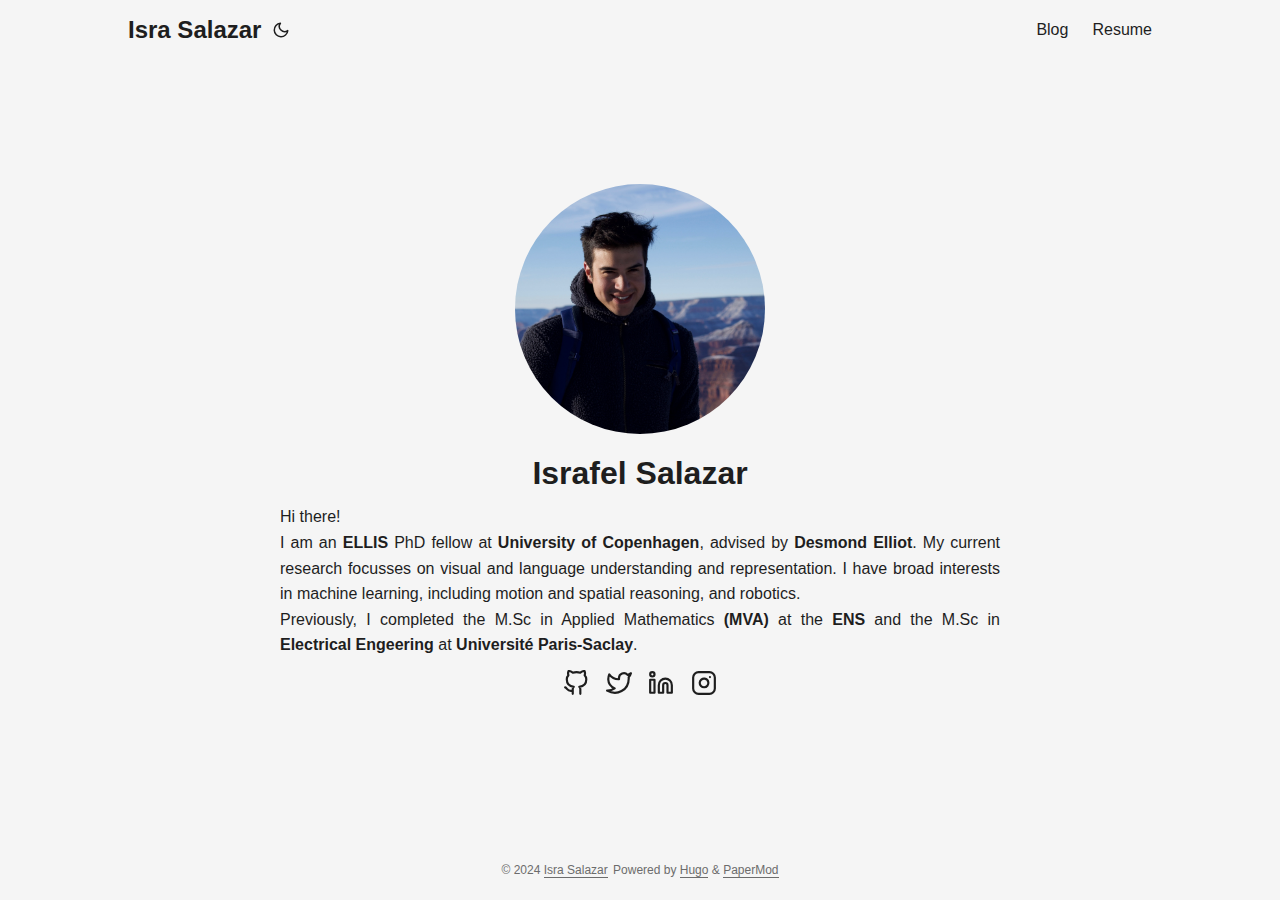
==== commit d1ab68a7: "some improvements" ====
--- a/index.html
+++ b/index.html
@@ -139,10 +139,11 @@
             <img src="https://israfelsr.github.io/images/meagain.jpg" alt="me"
                  height="250" width="250"/>
         <a href="/about/"><h1>Israfel Salazar</h1></a>
-        <span style="text-align:justify"><p>Hi there! I am an <strong><a href="https://ellis.eu">ELLIS</a></strong> PhD fellow at <strong><a href="https://www.ku.dk/english/">University of Copenhagen</a></strong> advised by <strong><a href="https://elliottd.github.io/index.html">Desmond Elliot</a></strong>. My current research focus on visual and language understanding and representation.
-I have broad interests in machine learning as motion and spatial reasoning, and robotics.</p>
-<p>Previously, I did the <strong><a href="http://math.ens-paris-saclay.fr/version-francaise/formations/master-mva/">MVA (M.Sc in Applied Mathematics)</a></strong>
-at <strong><a href="https://ens-paris-saclay.fr/">ENS</a></strong> and the <strong><a href="https://www.universite-paris-saclay.fr/en/education/master/electrical-engineering/m2-mechatronics-machine-vision-and-artificial-intelligence">M.Sc in Electrical Engeering</a></strong> at <strong><a href="https://www.universite-paris-saclay.fr/en">Université Paris-Saclay</a></strong>.</p>
+        <span style="text-align:justify"><p>Hi there!</p>
+<p>I am an <strong><a href="https://ellis.eu">ELLIS</a></strong> PhD fellow at <strong><a href="https://www.ku.dk/english/">University of Copenhagen</a></strong>, advised by <strong><a href="https://elliottd.github.io/index.html">Desmond Elliot</a></strong>. My current research focusses on visual and language understanding and representation.
+I have broad interests in machine learning, including motion and spatial reasoning, and robotics.</p>
+<p>Previously, I completed the M.Sc in Applied Mathematics <strong><a href="http://math.ens-paris-saclay.fr/version-francaise/formations/master-mva/">(MVA)</a></strong>
+at the <strong><a href="https://ens-paris-saclay.fr/">ENS</a></strong> and the M.Sc in <strong><a href="https://www.universite-paris-saclay.fr/en/education/master/electrical-engineering/m2-mechatronics-machine-vision-and-artificial-intelligence">Electrical Engeering</a></strong> at <strong><a href="https://www.universite-paris-saclay.fr/en">Université Paris-Saclay</a></strong>.</p>
 </span><div class="social-icons">
     <a href="https://github.com/israfelsr" target="_blank" rel="noopener noreferrer me" title="Github">
         <svg xmlns="http://www.w3.org/2000/svg" viewBox="0 0 24 24" fill="none" stroke="currentColor" stroke-width="2"
